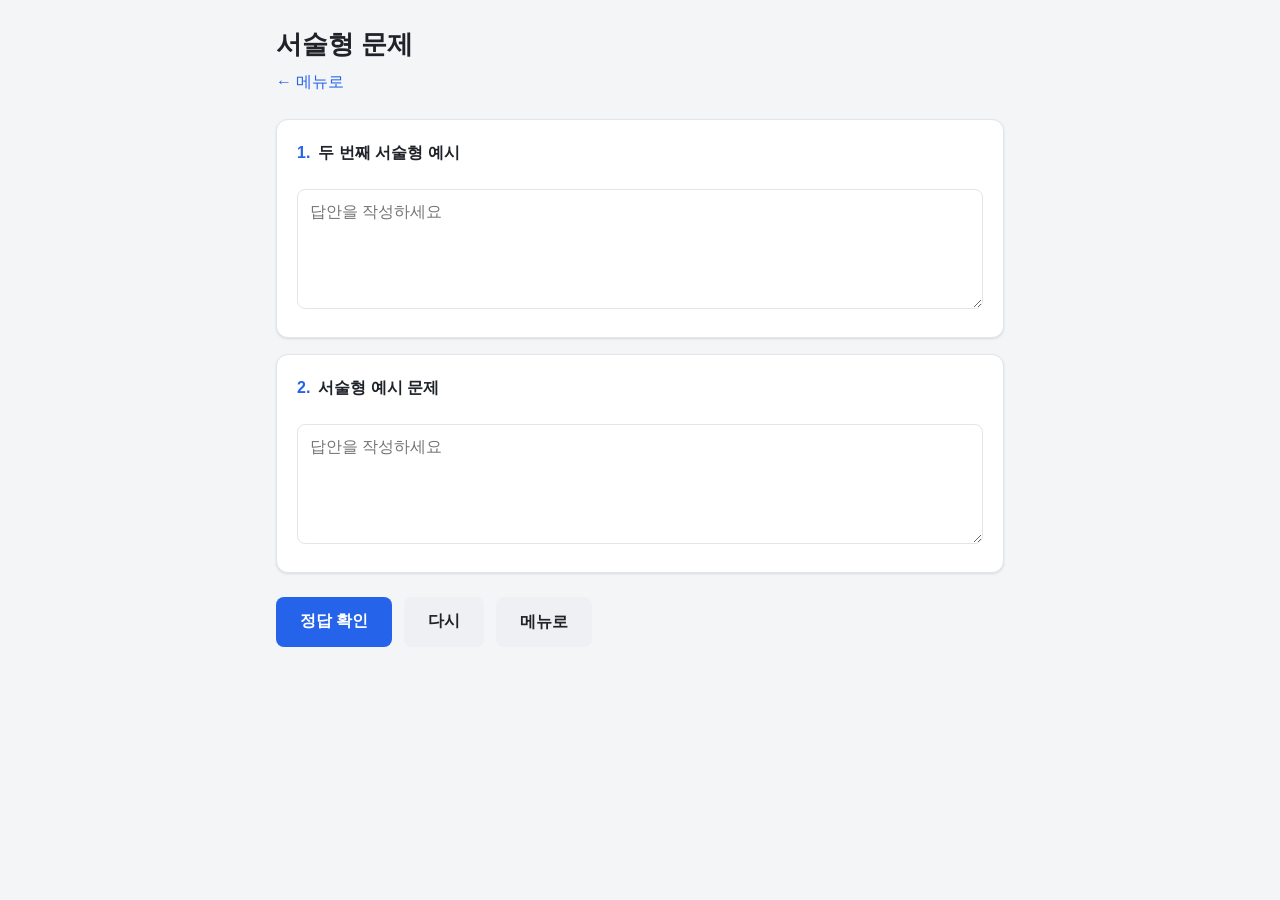
==== essay.html @ 958f6058 "Add static exam site (HTML/CSS/vanilla JS) Pure static quiz site for GitHub Pages: main menu, quiz e" ====
<!DOCTYPE html>
<html lang="ko">
<head>
  <meta charset="UTF-8" />
  <meta name="viewport" content="width=device-width, initial-scale=1.0" />
  <title>서술형 문제</title>
  <link rel="stylesheet" href="css/style.css" />
</head>
<body>
  <main class="container">
    <header class="page-header">
      <h1 id="essay-title">서술형 문제</h1>
      <p class="subtitle"><a class="back-link" href="index.html">← 메뉴로</a></p>
    </header>

    <section id="essay-status" aria-live="polite">
      <p class="loading">문제를 불러오는 중…</p>
    </section>

    <div id="essay-list"></div>

    <div id="essay-actions" class="actions" hidden>
      <button type="button" id="show-answers-btn" class="btn btn-primary">정답 확인</button>
      <button type="button" id="reset-btn" class="btn btn-secondary">다시</button>
      <a class="btn btn-secondary" href="index.html">메뉴로</a>
    </div>
  </main>

  <script src="js/essay.js"></script>
</body>
</html>
---- css/style.css ----
:root {
  --bg: #f4f5f7;
  --card-bg: #ffffff;
  --text: #1f2329;
  --muted: #6b7280;
  --border: #e2e5ea;
  --accent: #2563eb;
  --accent-hover: #1d4ed8;
  --correct-bg: #e7f6ec;
  --correct-border: #34a853;
  --correct-text: #1e7e34;
  --wrong-bg: #fdecec;
  --wrong-border: #e23b3b;
  --wrong-text: #b91c1c;
  --radius: 12px;
  --shadow: 0 1px 3px rgba(0, 0, 0, 0.08), 0 1px 2px rgba(0, 0, 0, 0.04);
}

* {
  box-sizing: border-box;
}

html {
  -webkit-text-size-adjust: 100%;
}

body {
  margin: 0;
  font-family: -apple-system, BlinkMacSystemFont, "Segoe UI", "Apple SD Gothic Neo",
    "Malgun Gothic", "맑은 고딕", Roboto, "Noto Sans KR", sans-serif;
  background: var(--bg);
  color: var(--text);
  line-height: 1.6;
  font-size: 16px;
}

.container {
  max-width: 760px;
  margin: 0 auto;
  padding: 24px 16px 64px;
}

.page-header {
  margin-bottom: 24px;
}

.page-header h1 {
  margin: 0 0 4px;
  font-size: 1.6rem;
}

.subtitle {
  margin: 0;
  color: var(--muted);
}

.back-link {
  color: var(--accent);
  text-decoration: none;
}

.back-link:hover {
  text-decoration: underline;
}

.page-footer {
  margin-top: 40px;
  text-align: center;
  color: var(--muted);
  font-size: 0.85rem;
}

/* Cards */
.card {
  background: var(--card-bg);
  border: 1px solid var(--border);
  border-radius: var(--radius);
  box-shadow: var(--shadow);
  padding: 20px;
  margin-bottom: 16px;
}

.card h2 {
  margin: 0 0 12px;
  font-size: 1.2rem;
}

/* Menu */
.link-list {
  display: flex;
  flex-direction: column;
  gap: 8px;
  margin-bottom: 8px;
}

.menu-link {
  display: block;
  padding: 12px 16px;
  border: 1px solid var(--border);
  border-radius: 8px;
  background: #fafbfc;
  color: var(--text);
  text-decoration: none;
  font-weight: 500;
  transition: background 0.15s, border-color 0.15s;
}

.menu-link:hover {
  background: #eef2ff;
  border-color: var(--accent);
}

.menu-link-accent {
  display: block;
  margin-top: 8px;
  background: #eef2ff;
  border-color: #c7d2fe;
  color: var(--accent);
  font-weight: 600;
  padding: 12px 16px;
  border-radius: 8px;
  text-decoration: none;
}

.menu-link-accent:hover {
  background: #dbe4ff;
}

/* Questions */
.question {
  background: var(--card-bg);
  border: 1px solid var(--border);
  border-radius: var(--radius);
  box-shadow: var(--shadow);
  padding: 20px;
  margin-bottom: 16px;
}

.question-head {
  display: flex;
  gap: 8px;
  align-items: baseline;
  margin-bottom: 12px;
}

.q-number {
  font-weight: 700;
  color: var(--accent);
  flex-shrink: 0;
}

.q-text {
  font-weight: 600;
  white-space: pre-wrap;
}

.q-hint {
  display: inline-block;
  font-size: 0.8rem;
  color: var(--muted);
  background: #f1f3f5;
  border-radius: 6px;
  padding: 2px 8px;
  margin-bottom: 10px;
}

.choices {
  display: flex;
  flex-direction: column;
  gap: 8px;
}

.choice {
  display: flex;
  align-items: flex-start;
  gap: 10px;
  padding: 10px 12px;
  border: 1px solid var(--border);
  border-radius: 8px;
  cursor: pointer;
  transition: background 0.12s, border-color 0.12s;
}

.choice:hover {
  background: #f7f9fc;
}

.choice input {
  margin-top: 4px;
  flex-shrink: 0;
}

.choice span {
  white-space: pre-wrap;
}

.short-input {
  width: 100%;
  padding: 10px 12px;
  font-size: 1rem;
  border: 1px solid var(--border);
  border-radius: 8px;
  font-family: inherit;
}

.short-input:focus {
  outline: none;
  border-color: var(--accent);
  box-shadow: 0 0 0 3px rgba(37, 99, 235, 0.15);
}

/* Actions / Buttons */
.actions {
  display: flex;
  flex-wrap: wrap;
  gap: 12px;
  margin: 24px 0;
}

.btn {
  display: inline-block;
  padding: 12px 24px;
  font-size: 1rem;
  font-weight: 600;
  border: none;
  border-radius: 8px;
  cursor: pointer;
  text-decoration: none;
  text-align: center;
  font-family: inherit;
}

.btn-primary {
  background: var(--accent);
  color: #fff;
}

.btn-primary:hover {
  background: var(--accent-hover);
}

.btn-secondary {
  background: #eef0f3;
  color: var(--text);
}

.btn-secondary:hover {
  background: #e2e5ea;
}

/* Result */
.result {
  margin-top: 8px;
}

.score-card {
  background: var(--card-bg);
  border: 1px solid var(--border);
  border-radius: var(--radius);
  box-shadow: var(--shadow);
  padding: 24px;
  margin-bottom: 16px;
  text-align: center;
}

.score-card .score {
  font-size: 2rem;
  font-weight: 800;
  color: var(--accent);
}

.score-card .score-label {
  color: var(--muted);
}

.result-q {
  background: var(--card-bg);
  border: 1px solid var(--border);
  border-radius: var(--radius);
  box-shadow: var(--shadow);
  padding: 18px 20px;
  margin-bottom: 14px;
  border-left: 5px solid var(--border);
}

.result-q.is-correct {
  border-left-color: var(--correct-border);
}

.result-q.is-wrong {
  border-left-color: var(--wrong-border);
}

.verdict {
  display: inline-block;
  font-size: 0.8rem;
  font-weight: 700;
  padding: 2px 10px;
  border-radius: 999px;
  margin-left: 8px;
}

.verdict.ok {
  background: var(--correct-bg);
  color: var(--correct-text);
}

.verdict.no {
  background: var(--wrong-bg);
  color: var(--wrong-text);
}

.result-choices {
  list-style: none;
  padding: 0;
  margin: 12px 0 0;
  display: flex;
  flex-direction: column;
  gap: 6px;
}

.result-choices li {
  padding: 8px 12px;
  border-radius: 6px;
  border: 1px solid var(--border);
  white-space: pre-wrap;
}

.result-choices li.c-correct {
  background: var(--correct-bg);
  border-color: var(--correct-border);
  color: var(--correct-text);
}

.result-choices li.c-wrong-pick {
  background: var(--wrong-bg);
  border-color: var(--wrong-border);
  color: var(--wrong-text);
}

.tag {
  font-size: 0.75rem;
  font-weight: 600;
  opacity: 0.85;
}

.answer-line {
  margin-top: 10px;
  padding: 10px 12px;
  background: #f6f8fa;
  border-radius: 6px;
  font-size: 0.95rem;
}

.answer-line strong {
  color: var(--text);
}

.explanation {
  margin-top: 10px;
  padding: 10px 12px;
  background: #fffbea;
  border: 1px solid #fde68a;
  border-radius: 6px;
  font-size: 0.95rem;
  white-space: pre-wrap;
}

/* Essay */
.essay-q {
  background: var(--card-bg);
  border: 1px solid var(--border);
  border-radius: var(--radius);
  box-shadow: var(--shadow);
  padding: 20px;
  margin-bottom: 16px;
}

.essay-textarea {
  width: 100%;
  min-height: 120px;
  margin-top: 12px;
  padding: 12px;
  font-size: 1rem;
  font-family: inherit;
  border: 1px solid var(--border);
  border-radius: 8px;
  resize: vertical;
}

.essay-textarea:focus {
  outline: none;
  border-color: var(--accent);
  box-shadow: 0 0 0 3px rgba(37, 99, 235, 0.15);
}

.model-answer {
  margin-top: 12px;
  padding: 14px 16px;
  background: #f0f7ff;
  border: 1px solid #bfdbfe;
  border-radius: 8px;
  white-space: pre-wrap;
}

.model-answer .ma-label {
  display: block;
  font-weight: 700;
  color: var(--accent);
  margin-bottom: 6px;
}

/* States */
.loading {
  color: var(--muted);
}

.error {
  color: var(--wrong-text);
  font-weight: 600;
}

.muted {
  color: var(--muted);
}

.notice {
  background: #fffbea;
  border: 1px solid #fde68a;
  border-radius: 8px;
  padding: 12px 16px;
  margin-bottom: 16px;
  color: #92660b;
  font-size: 0.9rem;
}

/* Mobile */
@media (max-width: 480px) {
  body {
    font-size: 15px;
  }
  .container {
    padding: 16px 12px 48px;
  }
  .btn {
    flex: 1 1 auto;
  }
}
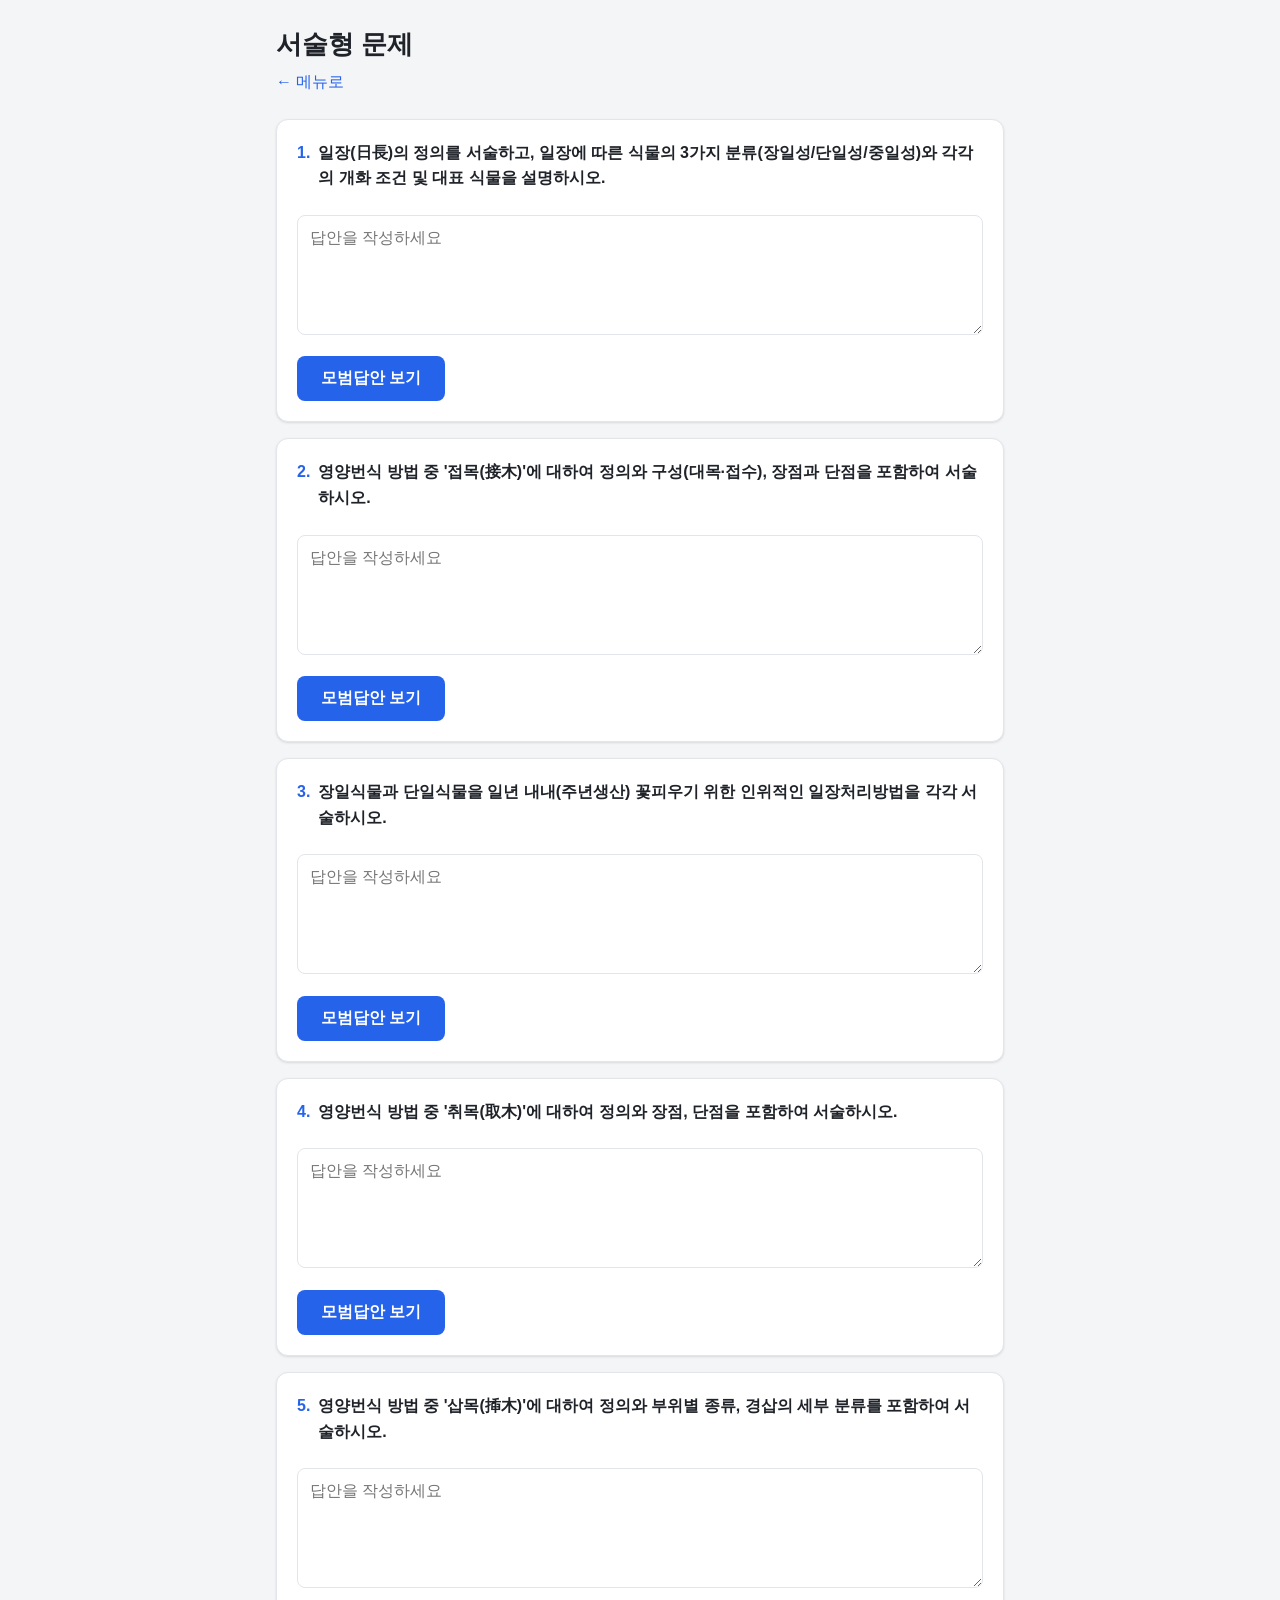
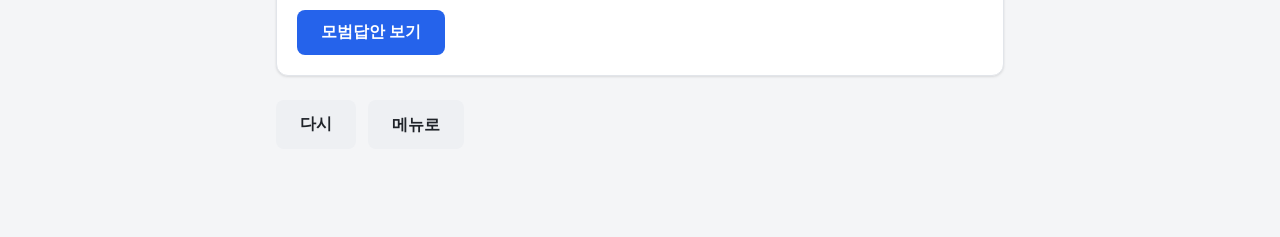
==== commit d0aa93f4: "Add essay per-question model answer toggle and quiz wrong-only filter - essay: 문항별 '모범답안 보기' 토글 추가, " ====
--- a/essay.html
+++ b/essay.html
@@ -20,7 +20,6 @@
     <div id="essay-list"></div>
 
     <div id="essay-actions" class="actions" hidden>
-      <button type="button" id="show-answers-btn" class="btn btn-primary">정답 확인</button>
       <button type="button" id="reset-btn" class="btn btn-secondary">다시</button>
       <a class="btn btn-secondary" href="index.html">메뉴로</a>
     </div>
--- a/css/style.css
+++ b/css/style.css
@@ -248,6 +248,93 @@
   background: #e2e5ea;
 }
 
+/* Progress (sticky) */
+.progress {
+  position: sticky;
+  top: 0;
+  z-index: 10;
+  background: var(--card-bg);
+  border: 1px solid var(--border);
+  border-radius: 999px;
+  box-shadow: var(--shadow);
+  padding: 8px 16px;
+  margin-bottom: 16px;
+  font-weight: 600;
+  text-align: center;
+  color: var(--accent);
+}
+
+/* Per-question grading */
+.question.is-correct {
+  border-left: 5px solid var(--correct-border);
+}
+
+.question.is-wrong {
+  border-left: 5px solid var(--wrong-border);
+}
+
+.choice.locked {
+  cursor: default;
+}
+
+.choice.locked:hover {
+  background: transparent;
+}
+
+.choice.choice-correct {
+  background: var(--correct-bg);
+  border-color: var(--correct-border);
+  color: var(--correct-text);
+}
+
+.choice.choice-wrong {
+  background: var(--wrong-bg);
+  border-color: var(--wrong-border);
+  color: var(--wrong-text);
+}
+
+.q-actions {
+  margin-top: 14px;
+}
+
+.btn-confirm:disabled {
+  opacity: 0.55;
+  cursor: default;
+}
+
+.q-feedback {
+  margin-top: 14px;
+  padding: 14px 16px;
+  border-radius: 8px;
+  border: 1px solid var(--border);
+}
+
+.q-feedback.is-correct {
+  background: var(--correct-bg);
+  border-color: var(--correct-border);
+}
+
+.q-feedback.is-wrong {
+  background: var(--wrong-bg);
+  border-color: var(--wrong-border);
+}
+
+.q-feedback.hint-only {
+  background: #fffbea;
+  border-color: #fde68a;
+}
+
+.feedback-msg {
+  margin: 0;
+  font-weight: 600;
+  color: #92660b;
+}
+
+.q-feedback .verdict {
+  margin-left: 0;
+  margin-bottom: 6px;
+}
+
 /* Result */
 .result {
   margin-top: 8px;
@@ -408,6 +495,14 @@
   font-weight: 700;
   color: var(--accent);
   margin-bottom: 6px;
+}
+
+.model-answer .ma-para {
+  margin: 0 0 10px;
+}
+
+.model-answer .ma-para:last-child {
+  margin-bottom: 0;
 }
 
 /* States */
